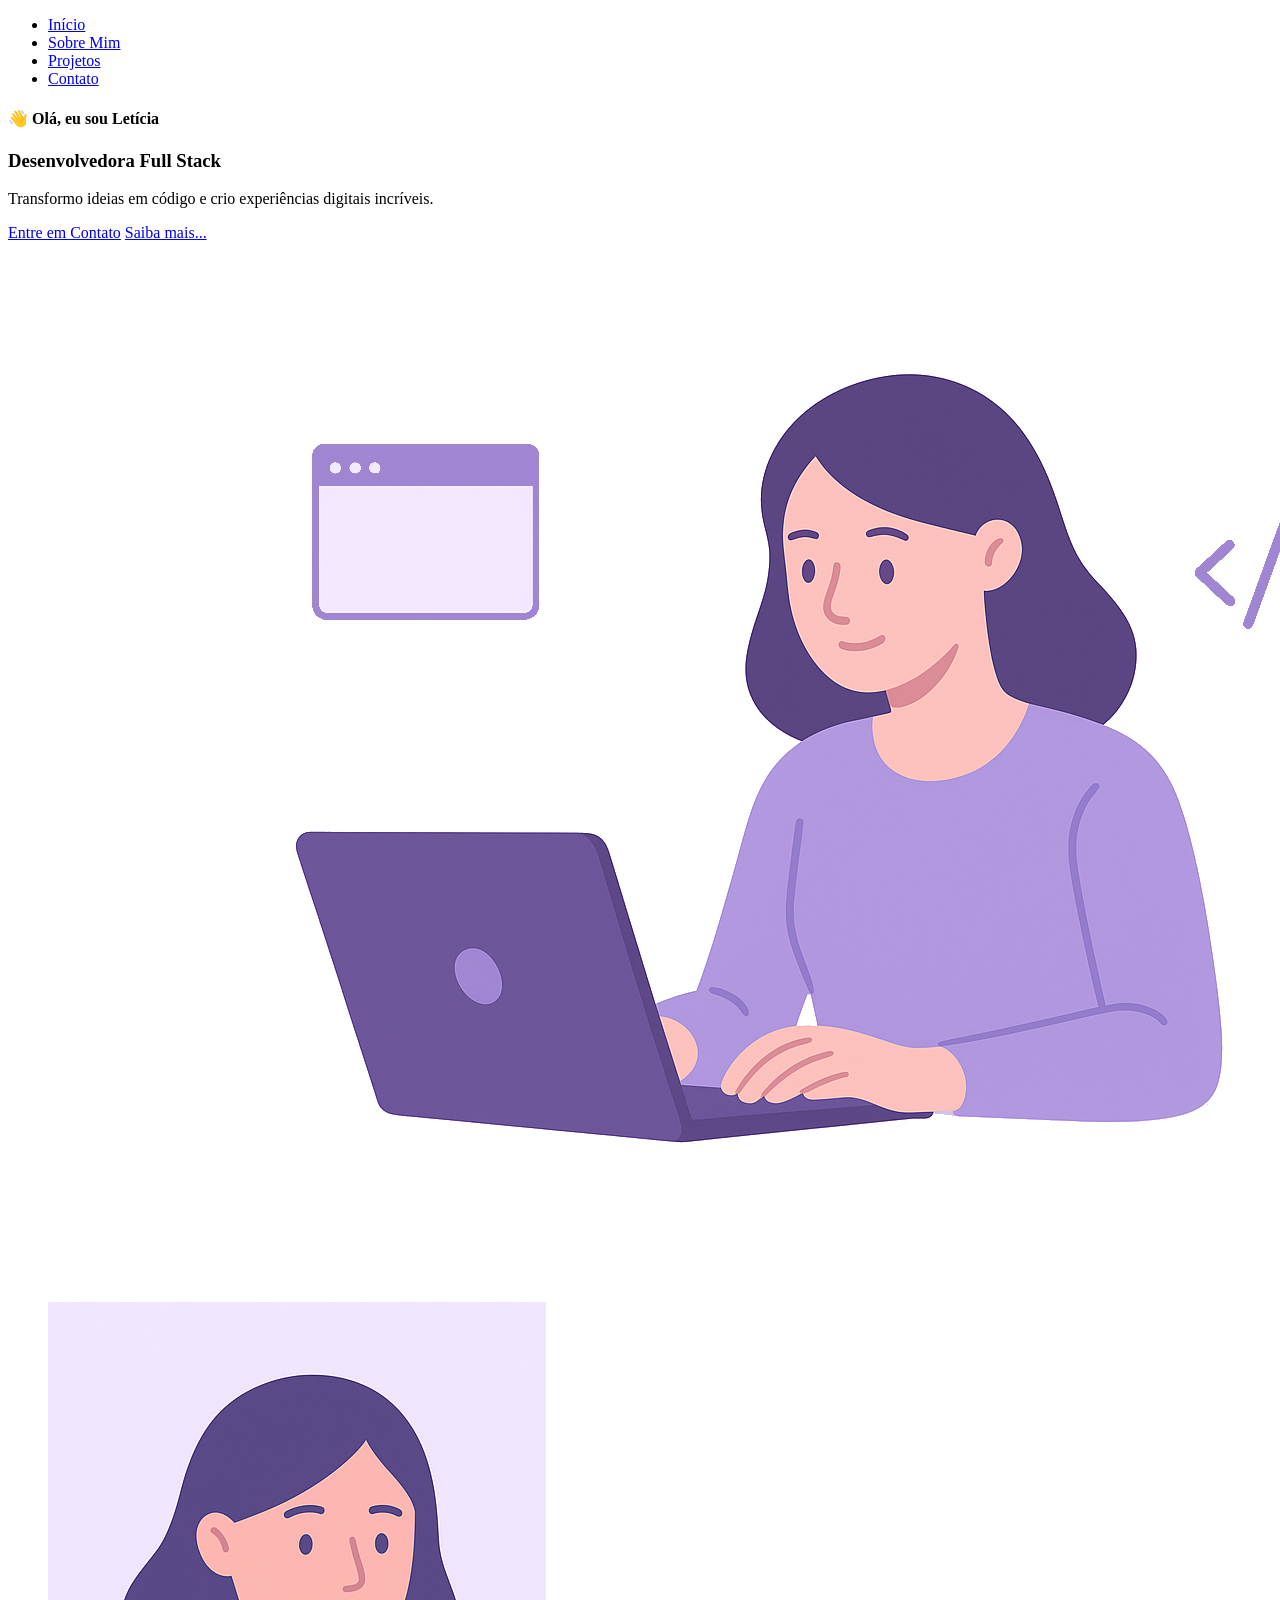
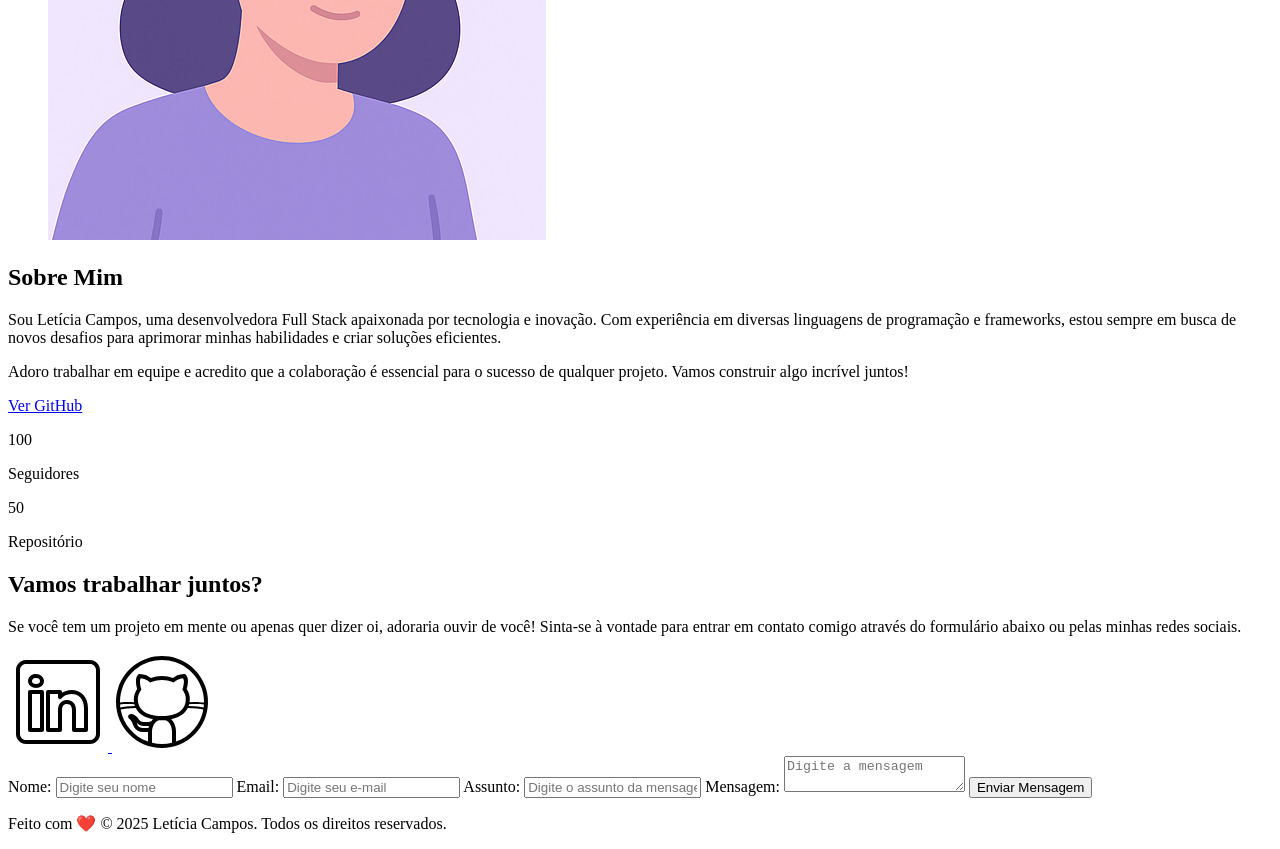
==== index.html @ b5b2857d ":sparkles: Construção da Página de Contato" ====
<!DOCTYPE html>
<html lang="pt">
<head>
    <meta charset="UTF-8">
    <meta name="viewport" content="width=device-width, initial-scale=1.0">

    <!-- Meta Tags Essenciais -->
     <meta name="author" content="Letícia Campos">
     <meta name="description" content="Portfólio de Letícia Campos, desenvolvedora Full Stack especializada em criar experiências digitais incríveis. Conheça meus projetos e entre em contato.">
     <meta name="robots" content="index, follow">

     <!-- Favicon -->
      <link rel="icon" href="./assets/img/favicon.svg" type="image/svg+xml">


    <title>Portfólio da Letícia</title>
</head>
<body>

    <header class=""flex menu_con>
        
        <ul>
            <li><a href="#hero">Início</a></li>
            <li><a href="#about">Sobre Mim</a></li>
            <li><a href="#projects">Projetos</a></li>
            <li><a href="#contact">Contato</a></li>
        </ul>    

    </header> 
    
    <!-- Área principal do Site -->
    <main>

        <section id="hero" class="hero_container">

            <article class="hero_content">
                <h4>👋 Olá, eu sou Letícia</h4>
                <h1>Desenvolvedora Full Stack</h1>
                <p>Transformo ideias em código e crio experiências digitais incríveis.</p>
                <div class="hero_buttons">
                    <a href="#contact" class="botao">Entre em Contato</a>
                    <a href="#about" class="botao-outline">Saiba mais...</a>
            </article>

            <figure class="hero_image">
                <img src="./assets/img/dev_woman.svg" alt="Ilustração com uma pessoa desenvolvedora escrevendo código" class="ilustracao float-animation">
            </figure>

        </section>
                

        <section id="about"> 
            <figure class="about_image">
                <img src="./assets/img/avatar_dev_woman.svg" alt="Foto da pessoa desenvolvedora." class="ilustracao float-animation">
            </figure>

            <article class="about_content">
                <h2>Sobre Mim</h2>
                <p>Sou Letícia Campos, uma desenvolvedora Full Stack apaixonada por tecnologia e inovação. Com experiência em diversas linguagens de programação e frameworks, estou sempre em busca de novos desafios para aprimorar minhas habilidades e criar soluções eficientes.</p>
                <p>Adoro trabalhar em equipe e acredito que a colaboração é essencial para o sucesso de qualquer projeto. Vamos construir algo incrível juntos!</p>

                <div class="about_stats">
                    <a href="#" target="_blank" class="botao">Ver GitHub</a>
                    <div class="stat-item">
                        <p class="stat-number">100</p>
                        <p class="stat-label">Seguidores</p>
                </div>
                    <div class="stat-item">
                        <p class="stat-number">50</p>
                        <p class="stat-label">Repositório</p>
                    </div>
                </div>

        </section>

        <section id="contact"> 

            <article class="contact_info">
                <h2>Vamos trabalhar juntos?</h2>
                <p>Se você tem um projeto em mente ou apenas quer dizer oi, adoraria ouvir de você! Sinta-se à vontade para entrar em contato comigo através do formulário abaixo ou pelas minhas redes sociais.</p>

                <div class="social_container">
                    <a href="https://www.linkedin.com/in/leticiafccampos/" target="_blank" class="social_icon">
                        <img src="./assets/img/linkedin.svg" 
                        alt="Link para o LinkedIn">
                    </a>
                    <a href="https://github.com/lefcc" target="_blank" class="social_icon">
                        <img src="./assets/img/github.svg" 
                        alt="Link para o GitHub">
                    </a>
                </div>
            </article>

            <form id="formulario">
                <label for="nome">Nome:</label>
                <input type="text" id="nome" name="nome" placeholder="Digite seu nome" required>
                <span id="txtNome"></span>


                <label for="email">Email:</label>
                <input type="email" id="email" name="email" placeholder="Digite seu e-mail" required>
                <span id="txtemail"></span>
                
                <label for="assunto">Assunto:</label>
                <input type="assunto" id="assunto" name="assunto" placeholder="Digite o assunto da mensagem" required>
                <span id="txtAssunto"></span>
                
                <label for="mensagem">Mensagem:</label>
                <textarea type="mensagem" id="mensagem" name="mensagem" placeholder="Digite a mensagem" required></textarea>
                

                <button type="submit" class="botao">Enviar Mensagem</button>
            
            </form>
        </section>
    </main>

    <footer>
        <p>Feito com ❤️ &copy; 2025 Letícia Campos. Todos os direitos reservados.</p>
    </footer>
</body>
</html>
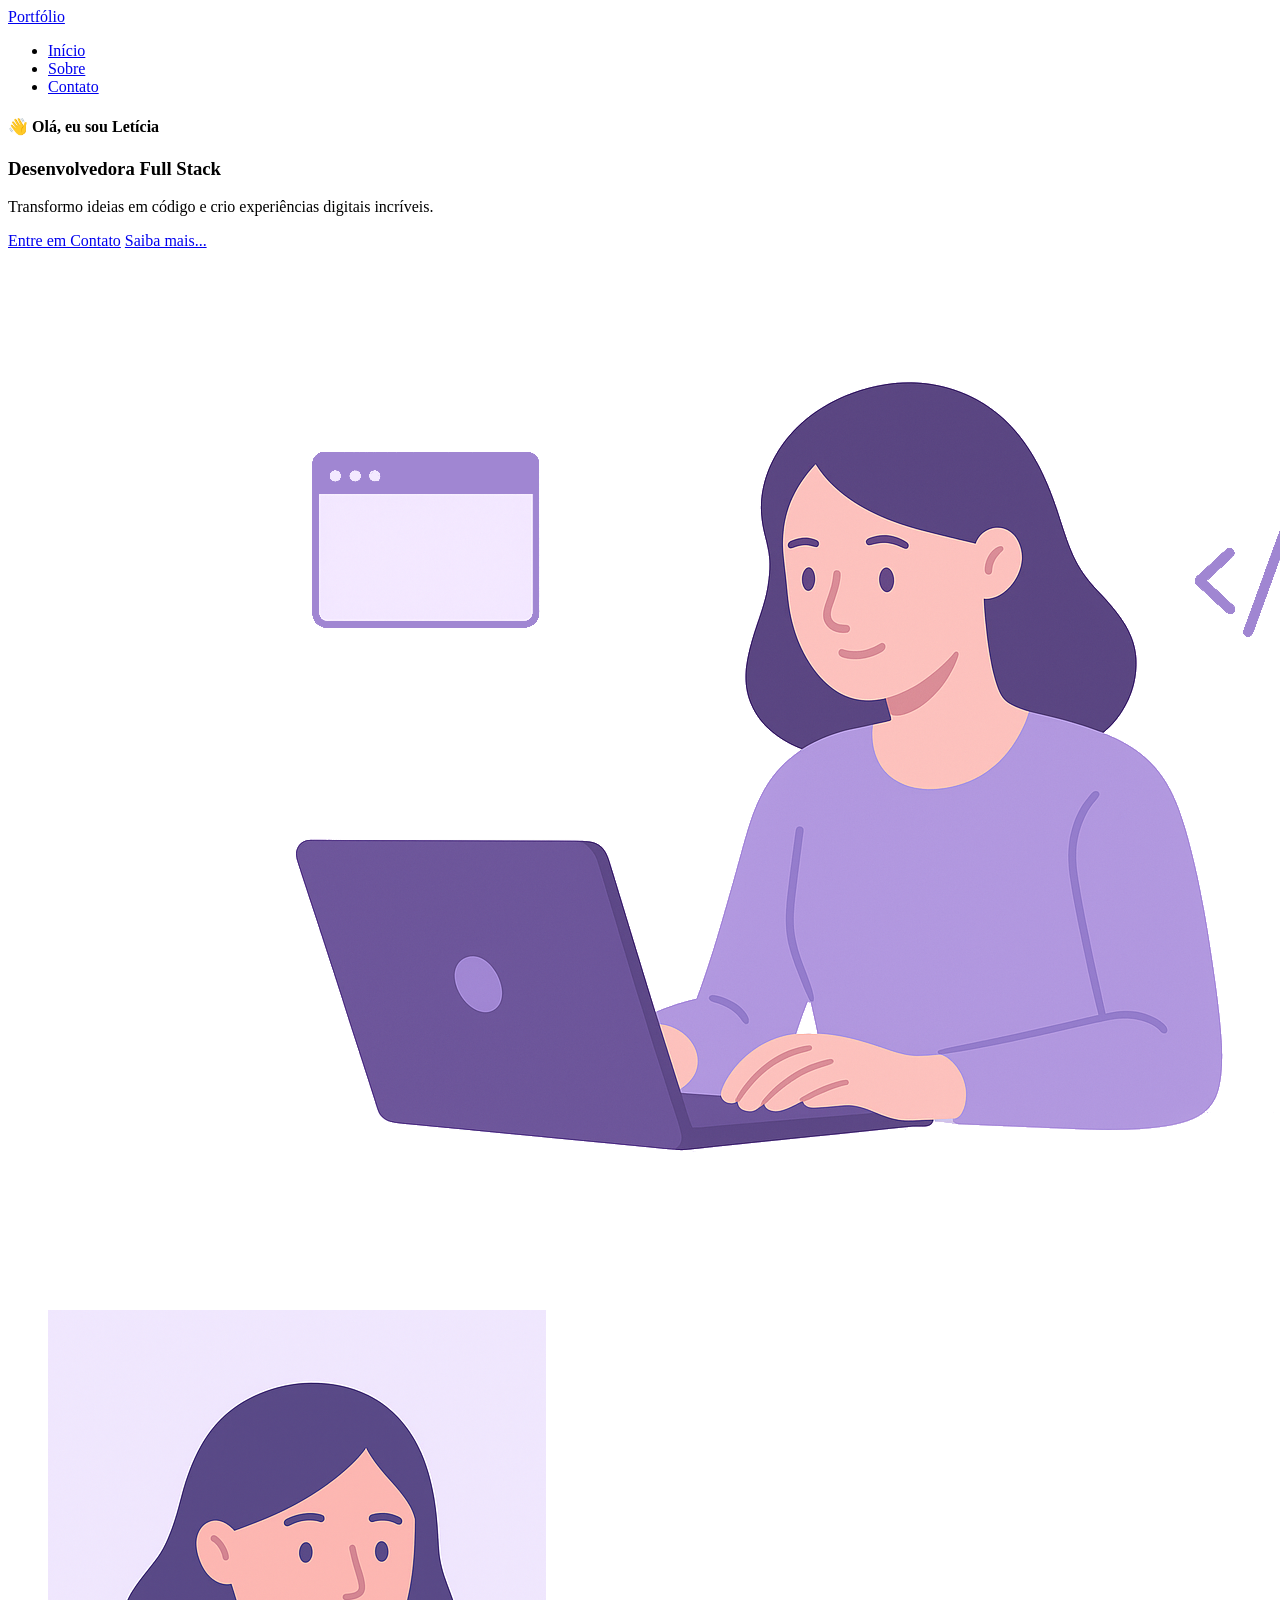
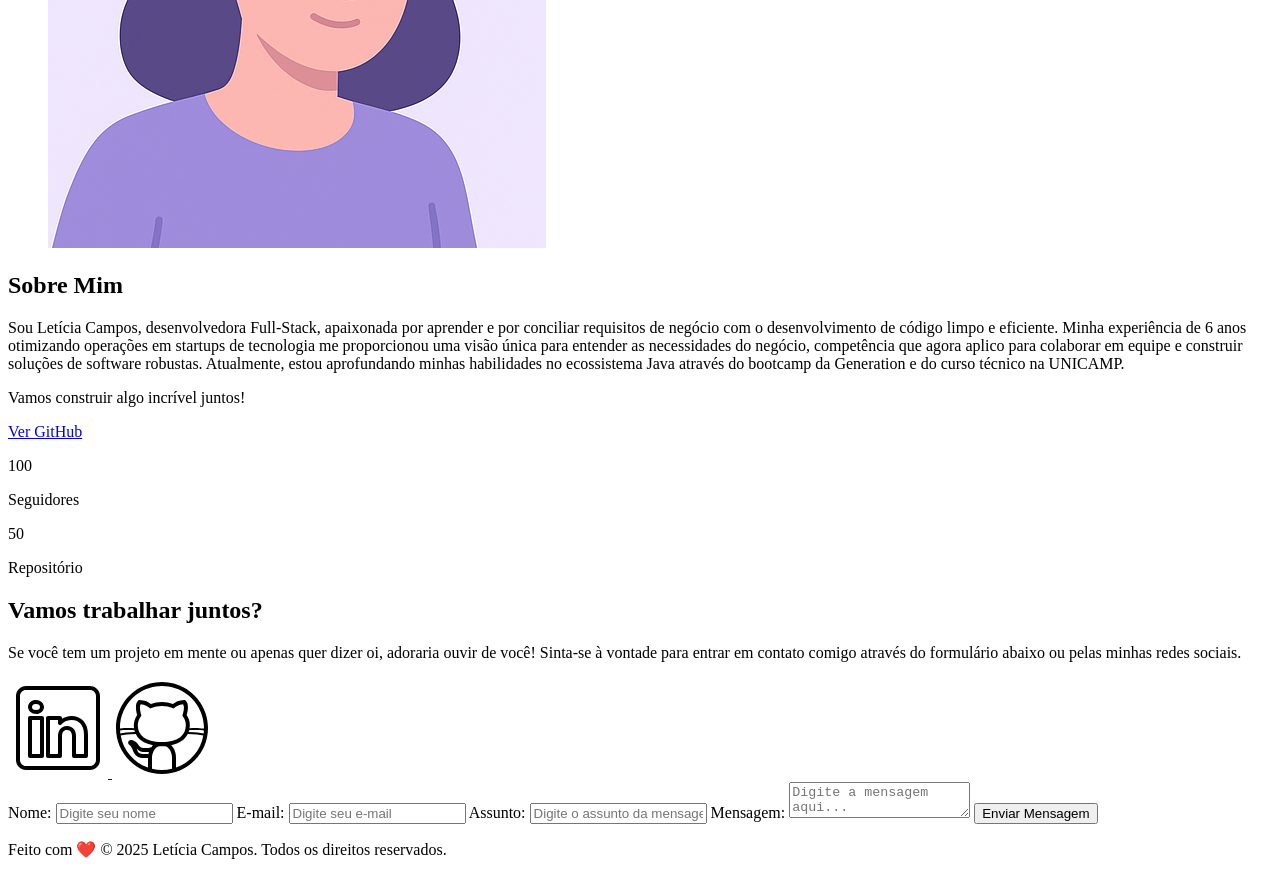
==== commit e3fffc24: "✨ Ajuste da Página de Contato" ====
--- a/index.html
+++ b/index.html
@@ -17,16 +17,22 @@
 </head>
 <body>
 
-    <header class=""flex menu_con>
-        
-        <ul>
-            <li><a href="#hero">Início</a></li>
-            <li><a href="#about">Sobre Mim</a></li>
-            <li><a href="#projects">Projetos</a></li>
-            <li><a href="#contact">Contato</a></li>
-        </ul>    
+    <!-- Navbar - Menu  -->
+    <header class="flex menu_container">
+        <article class="menu_content">
+            <div id="titulo">
+                <a href="#">Portfólio</a>
+            </div>
 
-    </header> 
+            <nav>
+                <ul class="flex menu_list">
+                    <li><a href="#hero">Início</a></li>
+                    <li><a href="#about">Sobre</a></li>
+                    <li><a href="#contact">Contato</a></li>
+                </ul>
+            </nav>
+        </article>
+    </header>
     
     <!-- Área principal do Site -->
     <main>
@@ -56,8 +62,8 @@
 
             <article class="about_content">
                 <h2>Sobre Mim</h2>
-                <p>Sou Letícia Campos, uma desenvolvedora Full Stack apaixonada por tecnologia e inovação. Com experiência em diversas linguagens de programação e frameworks, estou sempre em busca de novos desafios para aprimorar minhas habilidades e criar soluções eficientes.</p>
-                <p>Adoro trabalhar em equipe e acredito que a colaboração é essencial para o sucesso de qualquer projeto. Vamos construir algo incrível juntos!</p>
+                <p>Sou Letícia Campos, desenvolvedora Full-Stack, apaixonada por aprender e por conciliar requisitos de negócio com o desenvolvimento de código limpo e eficiente. Minha experiência de 6 anos otimizando operações em startups de tecnologia me proporcionou uma visão única para entender as necessidades do negócio, competência que agora aplico para colaborar em equipe e construir soluções de software robustas. Atualmente, estou aprofundando minhas habilidades no ecossistema Java através do bootcamp da Generation e do curso técnico na UNICAMP.</p>
+                <p>Vamos construir algo incrível juntos!</p>
 
                 <div class="about_stats">
                     <a href="#" target="_blank" class="botao">Ver GitHub</a>
@@ -97,7 +103,7 @@
                 <span id="txtNome"></span>
 
 
-                <label for="email">Email:</label>
+                <label for="email">E-mail:</label>
                 <input type="email" id="email" name="email" placeholder="Digite seu e-mail" required>
                 <span id="txtemail"></span>
                 
@@ -106,7 +112,7 @@
                 <span id="txtAssunto"></span>
                 
                 <label for="mensagem">Mensagem:</label>
-                <textarea type="mensagem" id="mensagem" name="mensagem" placeholder="Digite a mensagem" required></textarea>
+                <textarea type="mensagem" id="mensagem" name="mensagem" placeholder="Digite a mensagem aqui..." required></textarea>
                 
 
                 <button type="submit" class="botao">Enviar Mensagem</button>
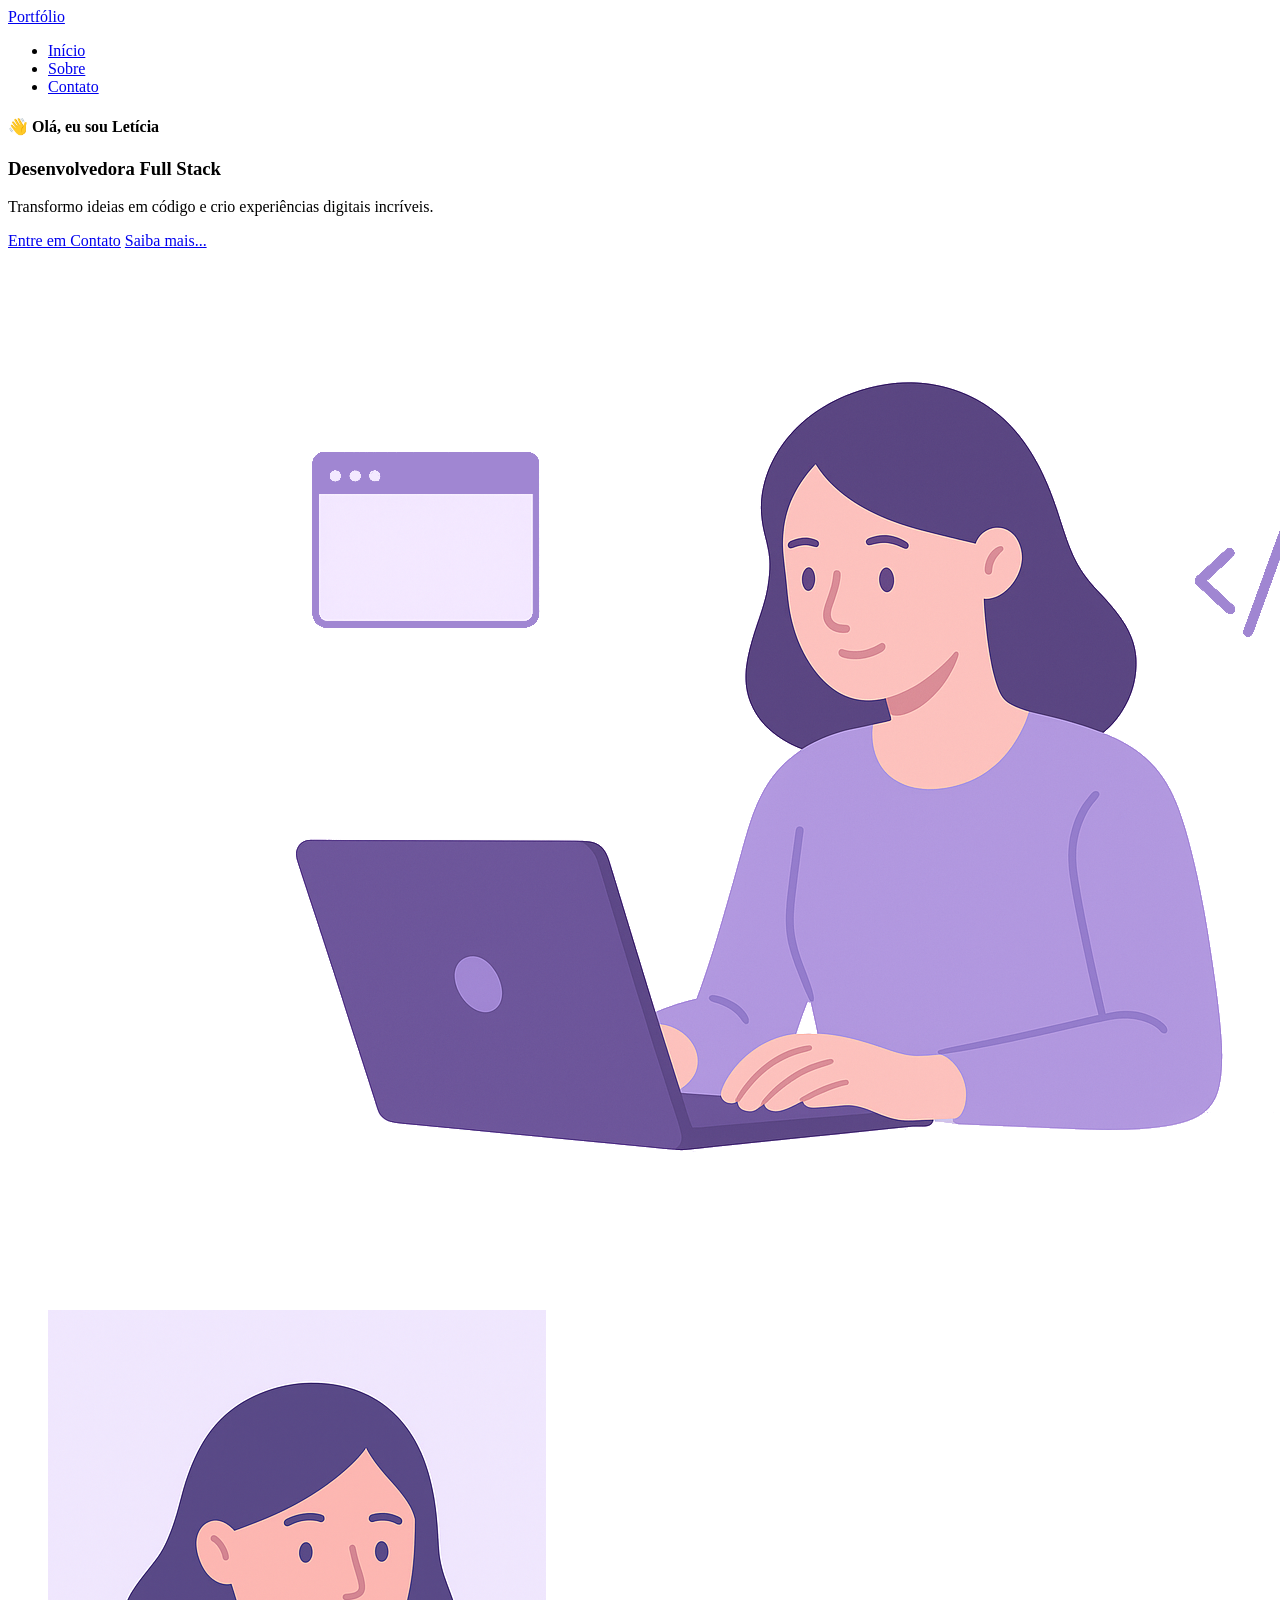
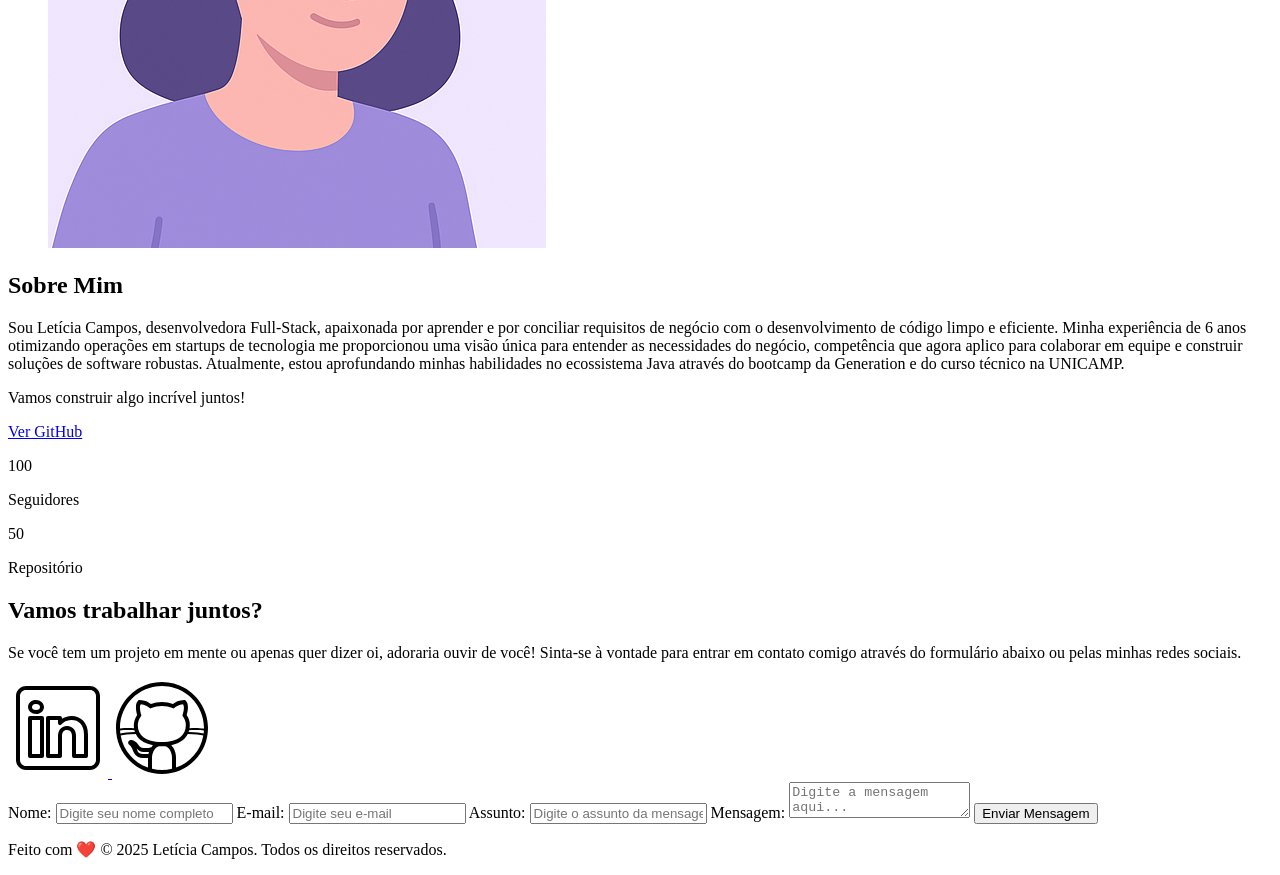
==== commit 121b3f06: "Commit inicial ajustado" ====
--- a/index.html
+++ b/index.html
@@ -1,5 +1,5 @@
 <!DOCTYPE html>
-<html lang="pt">
+<html lang="pt-br">
 <head>
     <meta charset="UTF-8">
     <meta name="viewport" content="width=device-width, initial-scale=1.0">
@@ -9,8 +9,9 @@
      <meta name="description" content="Portfólio de Letícia Campos, desenvolvedora Full Stack especializada em criar experiências digitais incríveis. Conheça meus projetos e entre em contato.">
      <meta name="robots" content="index, follow">
 
-     <!-- Favicon -->
-      <link rel="icon" href="./assets/img/favicon.svg" type="image/svg+xml">
+     <!-- Favicon (PNG recomendado para compatibilidade) -->
+    <link rel="icon" type="image/svg+xml" href="./assets/img/favicon.png">
+
 
 
     <title>Portfólio da Letícia</title>
@@ -21,7 +22,7 @@
     <header class="flex menu_container">
         <article class="menu_content">
             <div id="titulo">
-                <a href="#">Portfólio</a>
+                <a href="index.html">Portfólio</a>
             </div>
 
             <nav>
@@ -55,12 +56,13 @@
         </section>
                 
 
-        <section id="about"> 
+        <section id="about" class="about_container"> 
             <figure class="about_image">
-                <img src="./assets/img/avatar_dev_woman.svg" alt="Foto da pessoa desenvolvedora." class="ilustracao float-animation">
+                <img src="./assets/img/avatar_dev_woman.svg" alt="Foto da pessoa desenvolvedora.">
             </figure>
 
             <article class="about_content">
+
                 <h2>Sobre Mim</h2>
                 <p>Sou Letícia Campos, desenvolvedora Full-Stack, apaixonada por aprender e por conciliar requisitos de negócio com o desenvolvimento de código limpo e eficiente. Minha experiência de 6 anos otimizando operações em startups de tecnologia me proporcionou uma visão única para entender as necessidades do negócio, competência que agora aplico para colaborar em equipe e construir soluções de software robustas. Atualmente, estou aprofundando minhas habilidades no ecossistema Java através do bootcamp da Generation e do curso técnico na UNICAMP.</p>
                 <p>Vamos construir algo incrível juntos!</p>
@@ -99,20 +101,20 @@
 
             <form id="formulario">
                 <label for="nome">Nome:</label>
-                <input type="text" id="nome" name="nome" placeholder="Digite seu nome" required>
+                <input type="text" id="nome" name="nome" placeholder="Digite seu nome completo">
                 <span id="txtNome"></span>
 
 
                 <label for="email">E-mail:</label>
-                <input type="email" id="email" name="email" placeholder="Digite seu e-mail" required>
+                <input type="email" id="email" name="email" placeholder="Digite seu e-mail">
                 <span id="txtemail"></span>
                 
                 <label for="assunto">Assunto:</label>
-                <input type="assunto" id="assunto" name="assunto" placeholder="Digite o assunto da mensagem" required>
+                <input type="assunto" id="assunto" name="assunto" placeholder="Digite o assunto da mensagem">
                 <span id="txtAssunto"></span>
                 
                 <label for="mensagem">Mensagem:</label>
-                <textarea type="mensagem" id="mensagem" name="mensagem" placeholder="Digite a mensagem aqui..." required></textarea>
+                <textarea type="mensagem" id="mensagem" name="mensagem" placeholder="Digite a mensagem aqui..."></textarea>
                 
 
                 <button type="submit" class="botao">Enviar Mensagem</button>
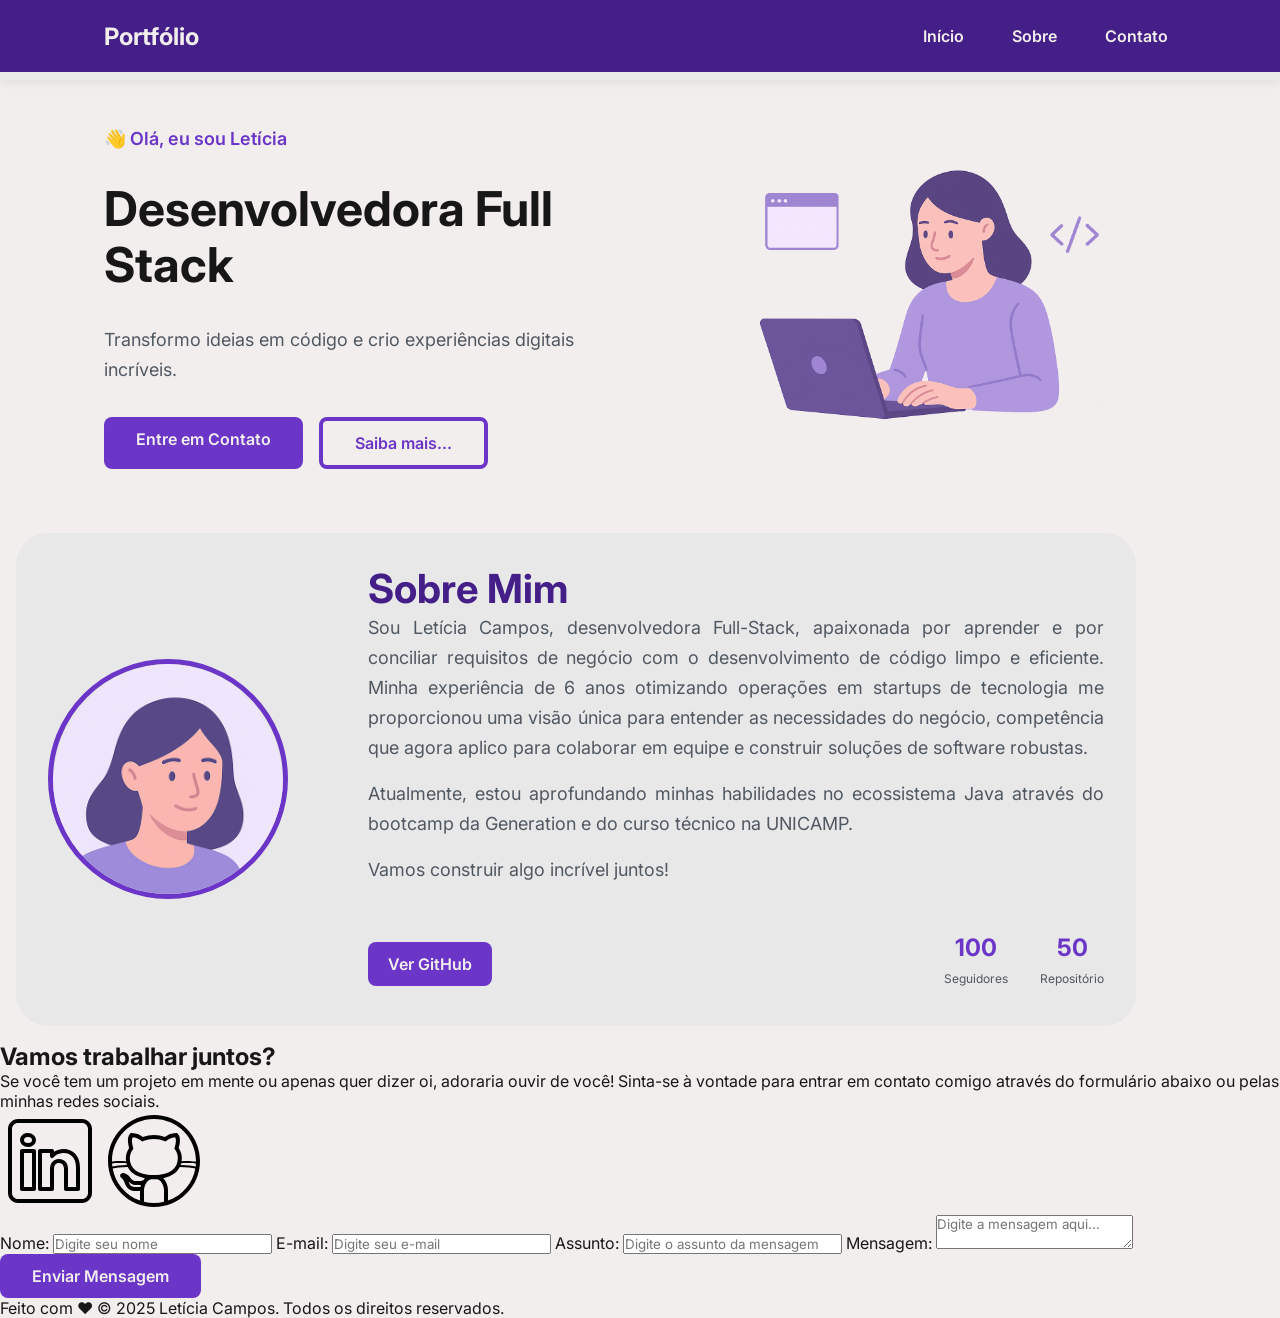
==== commit f14809c1: "Section Hero and About configuradas" ====
--- a/index.html
+++ b/index.html
@@ -1,21 +1,32 @@
 <!DOCTYPE html>
 <html lang="pt-br">
+
 <head>
     <meta charset="UTF-8">
     <meta name="viewport" content="width=device-width, initial-scale=1.0">
 
-    <!-- Meta Tags Essenciais -->
-     <meta name="author" content="Letícia Campos">
-     <meta name="description" content="Portfólio de Letícia Campos, desenvolvedora Full Stack especializada em criar experiências digitais incríveis. Conheça meus projetos e entre em contato.">
-     <meta name="robots" content="index, follow">
 
-     <!-- Favicon (PNG recomendado para compatibilidade) -->
-    <link rel="icon" type="image/svg+xml" href="./assets/img/favicon.png">
+    <link rel="preconnect" href="https://fonts.googleapis.com">
+    <link rel="preconnect" href="https://fonts.gstatic.com" crossorigin>
 
+
+    <link href="https://fonts.googleapis.com/css2?family=Inter&display=swap" rel="stylesheet">
+
+
+    <meta name="author" content="Letícia Campos">
+    <meta name="description"
+        content="Portfólio de Letícia Campos, desenvolvedora Full Stack especializada em criar experiências digitais incríveis. Conheça meus projetos e entre em contato.">
+    <meta name="robots" content="index, follow">
+
+
+    <link rel="icon" href="./assets/img/favicon.svg" type="image/svg+xml">
+
+    <link rel="stylesheet" href="./assets/css/styles.css">
 
 
     <title>Portfólio da Letícia</title>
 </head>
+
 <body>
 
     <!-- Navbar - Menu  -->
@@ -34,7 +45,7 @@
             </nav>
         </article>
     </header>
-    
+
     <!-- Área principal do Site -->
     <main>
 
@@ -50,75 +61,84 @@
             </article>
 
             <figure class="hero_image">
-                <img src="./assets/img/dev_woman.svg" alt="Ilustração com uma pessoa desenvolvedora escrevendo código" class="ilustracao float-animation">
+                <img src="./assets/img/dev_woman.svg" alt="Ilustração com uma pessoa desenvolvedora escrevendo código"
+                    class="ilustracao float-animation">
             </figure>
 
         </section>
-                
 
-        <section id="about" class="about_container"> 
+
+        <section id="about" class="about_container">
             <figure class="about_image">
-                <img src="./assets/img/avatar_dev_woman.svg" alt="Foto da pessoa desenvolvedora.">
+                <img src="./assets/img/avatar_dev_woman.svg" alt="Foto da pessoa desenvolvedora."
+                    class="ilustracao float-animation">
             </figure>
 
             <article class="about_content">
-
                 <h2>Sobre Mim</h2>
-                <p>Sou Letícia Campos, desenvolvedora Full-Stack, apaixonada por aprender e por conciliar requisitos de negócio com o desenvolvimento de código limpo e eficiente. Minha experiência de 6 anos otimizando operações em startups de tecnologia me proporcionou uma visão única para entender as necessidades do negócio, competência que agora aplico para colaborar em equipe e construir soluções de software robustas. Atualmente, estou aprofundando minhas habilidades no ecossistema Java através do bootcamp da Generation e do curso técnico na UNICAMP.</p>
+                <p>Sou Letícia Campos, desenvolvedora Full-Stack, apaixonada por aprender e por conciliar requisitos de
+                    negócio com o desenvolvimento de código limpo e eficiente. Minha experiência de 6 anos otimizando
+                    operações em startups de tecnologia me proporcionou uma visão única para entender as necessidades do
+                    negócio, competência que agora aplico para colaborar em equipe e construir soluções de software
+                    robustas. </p>
+                <p>Atualmente, estou aprofundando minhas habilidades no ecossistema Java através do bootcamp da
+                    Generation e do curso técnico na UNICAMP.</p>
                 <p>Vamos construir algo incrível juntos!</p>
 
                 <div class="about_stats">
                     <a href="#" target="_blank" class="botao">Ver GitHub</a>
-                    <div class="stat-item">
-                        <p class="stat-number">100</p>
-                        <p class="stat-label">Seguidores</p>
-                </div>
-                    <div class="stat-item">
-                        <p class="stat-number">50</p>
-                        <p class="stat-label">Repositório</p>
+                    <div class="stats-container">
+                        <div class="stat-item">
+                            <p class="stat-number">100</p>
+                            <p class="stat-label">Seguidores</p>
+                        </div>
+                        <div class="stat-item">
+                            <p class="stat-number">50</p>
+                            <p class="stat-label">Repositório</p>
+                        </div>
                     </div>
                 </div>
-
+            </article>
         </section>
 
-        <section id="contact"> 
+        <section id="contact">
 
             <article class="contact_info">
                 <h2>Vamos trabalhar juntos?</h2>
-                <p>Se você tem um projeto em mente ou apenas quer dizer oi, adoraria ouvir de você! Sinta-se à vontade para entrar em contato comigo através do formulário abaixo ou pelas minhas redes sociais.</p>
+                <p>Se você tem um projeto em mente ou apenas quer dizer oi, adoraria ouvir de você! Sinta-se à vontade
+                    para entrar em contato comigo através do formulário abaixo ou pelas minhas redes sociais.</p>
 
                 <div class="social_container">
                     <a href="https://www.linkedin.com/in/leticiafccampos/" target="_blank" class="social_icon">
-                        <img src="./assets/img/linkedin.svg" 
-                        alt="Link para o LinkedIn">
+                        <img src="./assets/img/linkedin.svg" alt="Link para o LinkedIn">
                     </a>
                     <a href="https://github.com/lefcc" target="_blank" class="social_icon">
-                        <img src="./assets/img/github.svg" 
-                        alt="Link para o GitHub">
+                        <img src="./assets/img/github.svg" alt="Link para o GitHub">
                     </a>
                 </div>
             </article>
 
             <form id="formulario">
                 <label for="nome">Nome:</label>
-                <input type="text" id="nome" name="nome" placeholder="Digite seu nome completo">
+                <input type="text" id="nome" name="nome" placeholder="Digite seu nome" required>
                 <span id="txtNome"></span>
 
 
                 <label for="email">E-mail:</label>
-                <input type="email" id="email" name="email" placeholder="Digite seu e-mail">
+                <input type="email" id="email" name="email" placeholder="Digite seu e-mail" required>
                 <span id="txtemail"></span>
-                
+
                 <label for="assunto">Assunto:</label>
-                <input type="assunto" id="assunto" name="assunto" placeholder="Digite o assunto da mensagem">
+                <input type="assunto" id="assunto" name="assunto" placeholder="Digite o assunto da mensagem" required>
                 <span id="txtAssunto"></span>
-                
+
                 <label for="mensagem">Mensagem:</label>
-                <textarea type="mensagem" id="mensagem" name="mensagem" placeholder="Digite a mensagem aqui..."></textarea>
-                
+                <textarea type="mensagem" id="mensagem" name="mensagem" placeholder="Digite a mensagem aqui..."
+                    required></textarea>
+
 
                 <button type="submit" class="botao">Enviar Mensagem</button>
-            
+
             </form>
         </section>
     </main>
@@ -126,5 +146,4 @@
     <footer>
         <p>Feito com ❤️ &copy; 2025 Letícia Campos. Todos os direitos reservados.</p>
     </footer>
-</body>
-</html>+</body>
--- a/assets/css/styles.css
+++ b/assets/css/styles.css
@@ -0,0 +1,323 @@
+/* Reset do Navegador */
+* {
+    margin: 0;
+    padding: 0;
+    box-sizing: border-box;
+    text-decoration: none;
+    outline: none;
+    font-family: 'Inter', sans-serif;
+}
+
+/*  VARIÁVEIS  */
+:root {
+    /* Cores */
+    --purple-50: #f4eaff;
+    --purple-100: #e9dcfa;
+    --purple-200: #cdb3f0;
+    --purple-300: #b186e5;
+    --purple-400: #9460db;
+    --purple-500: #6b36c8;
+    --purple-600: #5b2ca0;
+    --purple-700: #4c2177;
+    --purple-800: #441f88;
+    --purple-900: #2a0e4d;
+    --gray-100: #f5f5f5;
+    --gray-200: #e8e8e8;
+    --gray-400: #505861;
+    --black-800: #171717;
+    --white-700: #f3eeee;
+    --error: #e63946;
+
+    /* Sombras */
+    --shadow-sm: 0 0.25rem 0.5rem #0000000D;
+    --shadow-md: 0 0.25rem 0.75rem #6B36C84D;
+    --shadow-lg: 0 0.5rem 1.5rem #6B36C833;
+    --shadow-focus: 0 0 0 0.25rem #6B36C81A;
+}
+
+
+
+/* ESTILOS GLOBAIS */
+
+html {
+    scroll-behavior: smooth;
+    /* deixa rolagem da tela suave */
+}
+
+body {
+    display: flex;
+    flex-direction: column;
+    /* deixa um embaixo do outro, eixo y. Por padrão é x */
+    min-height: 100vh;
+    /* altura mínima = 100% da viewport */
+    background-color: var(--white-700);
+    color: var(--black-800)
+}
+
+main {
+    flex: 1;
+    /* main ocupa todo o espaço disponível */
+}
+
+a,
+button {
+    cursor: pointer;
+    /* muda cursor ao passar sobre links e botões */
+}
+
+/* BOTÕES */
+
+.botao,
+.botao-outline {
+    padding: 0.75rem 2rem;
+    border-radius: 0.5rem;
+    font-size: 1rem;
+    font-weight: 600;
+    text-align: center;
+    transition: all 0.3s ease;
+}
+
+.botao {
+    /* padrão do botão preenchido com cor */
+    border: none;
+    color: var(--white-700);
+    background-color: var(--purple-500);
+}
+
+.botao:hover {
+    background-color: var(--purple-800);
+    box-shadow: var(--shadow-md);
+    transform: translateY(-0.25rem);
+}
+
+.botao-outline {
+    border: 0.25rem solid var(--purple-500);
+    color: var(--purple-500);
+    background-color: transparent;
+}
+
+.botao-outline:hover {
+    background-color: var(--purple-500);
+    color: var(--white-700);
+    box-shadow: var(--shadow-md);
+    transform: translateY(-0.25rem);
+}
+
+/* MENU */
+
+.menu_container {
+    /* estilo do menu de navegação */
+    position: sticky;
+    /* fixa o menu no topo ao rolar a página */
+    top: 0;
+    width: 100%;
+    height: 5rem;
+    background-color: var(--purple-800);
+    border-bottom: 0.5rem solid var(--gray-200);
+    box-shadow: var(--shadow-sm);
+    z-index: 1000;
+    /* garante que o menu fique acima de outros elementos */
+}
+
+.menu_content {
+    /* conteúdo interno do menu */
+    display: flex;
+    justify-content: space-between;
+    /* espaço entre os itens */
+    align-items: center;
+    width: 70rem;
+    height: 100%;
+    padding: 0 1.5rem;
+    margin: 0 auto;
+}
+
+.menu_container a {
+    font-weight: 600;
+    color: var(--white-700);
+    transition: color 0.3s ease;
+}
+
+.menu_container a:hover {
+    color: var(--purple-200);
+}
+
+#titulo a {
+    font-size: 1.5rem;
+    font-weight: 700;
+}
+
+.menu_list {
+    display: flex;
+    list-style: none;
+    gap: 2rem;
+}
+
+.menu_list a {
+    padding: 0.5rem;
+}
+
+/*  SEÇÕES - ESTILOS COMUNS  */
+
+.hero_container,
+.about_container,
+.contact_container {
+    max-width: 70rem;
+    margin: 0 auto;
+    padding: 3rem 1.5rem;
+    scroll-margin-top: 6rem;
+    align-items: center;
+}
+
+/* MAIN */
+
+/*  HERO  */
+
+.hero_image {
+    flex: 1;
+    /* ajusta crescimento */
+    display: flex;
+    justify-content: center;
+    align-items: center;
+}
+
+.ilustracao {
+    width: 100%;
+    max-width: 100%;
+    border-radius: 2rem;
+}
+
+.hero_container {
+    gap: 5rem;
+    min-height: 90%;
+    display: flex;
+    align-items: center;
+
+}
+
+.hero_content {
+    flex: 1;
+    display: flex;
+    flex-direction: column;
+    gap: 2rem;
+
+}
+
+.hero_content h4 {
+    font-weight: 600;
+    font-size: 1.125rem;
+
+    color: var(--purple-500);
+}
+
+.hero_content h1 {
+    font-weight: 700;
+    font-size: 3rem;
+    line-height: 3.5rem;
+    color: var(--black-800);
+}
+
+.hero_content p {
+    font-weight: 400;
+    font-size: 1.125rem;
+    line-height: 1.87rem;
+    color: var(--gray-400);
+}
+
+.hero_buttons {
+    display: flex;
+    gap: 1rem;
+}
+
+/*  ABOUT  */
+
+.about_container {
+    background-color: var(--gray-200);
+    justify-content: center;
+    gap: 5rem;
+    max-width: 70rem;
+    display: flex;
+    border-radius: 2rem;
+    margin: 1rem;
+    align-items: center;
+    padding: 2rem;
+}
+
+.about_image {
+    border: 0.35rem solid var(--purple-500);
+    border-radius: 50%;
+    overflow: hidden;
+    display: inline-block;
+    max-width: 15rem;
+    max-height: 15rem;
+}
+
+.about_image img {
+    width: 100%;
+    height: 100%;
+    object-fit: cover;
+    border-radius: 50%;
+}
+
+
+.about_content {
+    flex: 1;
+}
+
+.about_content h2 {
+    font-weight: 700;
+    font-size: 2.5rem;
+    line-height: 3rem;
+    color: var(--purple-800);
+}
+
+.about_content p {
+    font-weight: 400;
+    font-size: 1.125rem;
+    line-height: 1.88rem;
+    color: var(--gray-400);
+    margin-bottom: 1rem;
+    text-align: justify;
+}
+
+.about_stats {
+    display: flex;
+    justify-content: space-between;
+    align-items: center;
+    gap: 2rem;
+    padding-top: 2rem;
+}
+
+.about_stats p {
+    gap: 1rem;
+
+}
+
+.stats-container {
+    display: flex;
+    gap: 2rem; 
+}
+
+.about_stats .stat-number {
+    font-size: 1.5rem;
+    font-weight: 700;
+    text-align: center;
+    color: var(--purple-500);
+    margin-bottom: 0;
+}
+
+.about_stats .stat-label {
+    font-size: 0.875rem;
+    font-size: 0.75rem;
+    color: var(--gray-400);
+    text-align: center;
+    margin-bottom: 0;
+}
+
+.about_stats .botao {
+    font-size: 1rem;
+    padding: 0.75rem 1.25rem;
+}
+
+.stat-item {
+    text-align: center;
+}
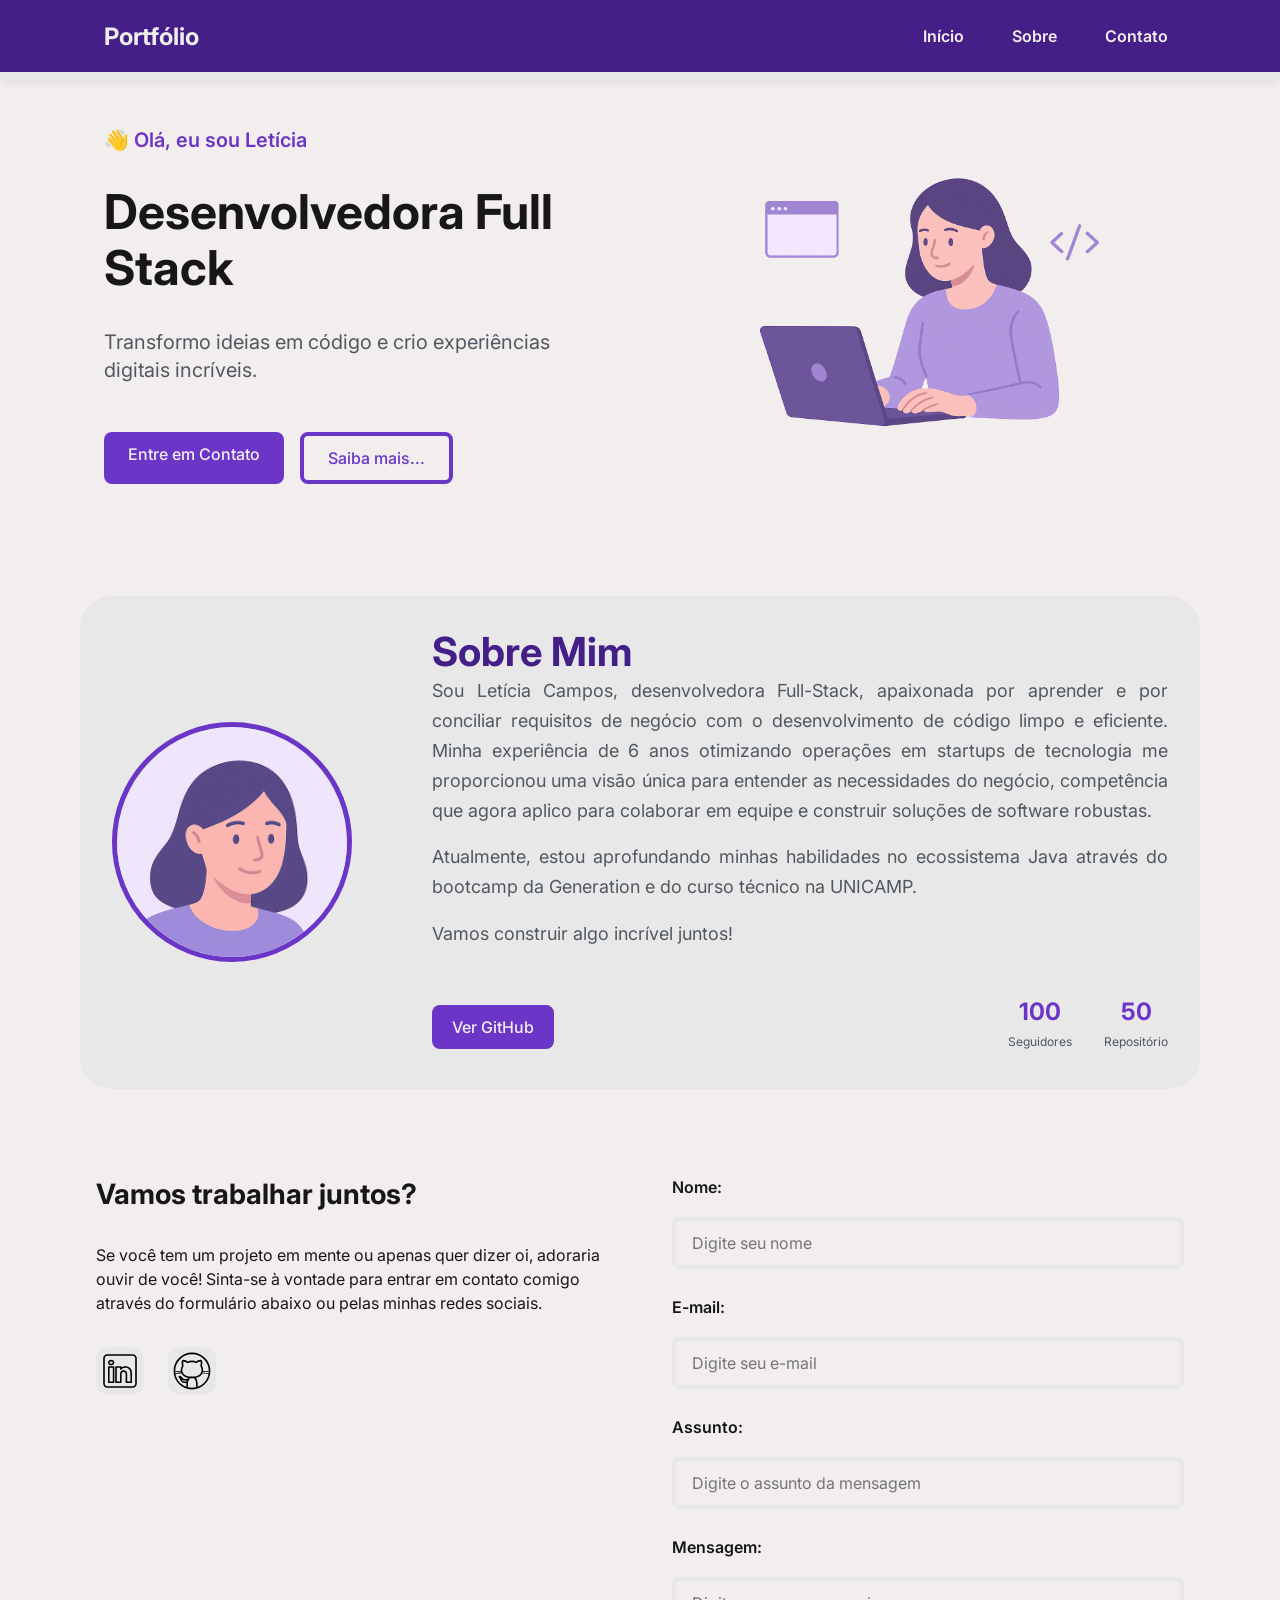
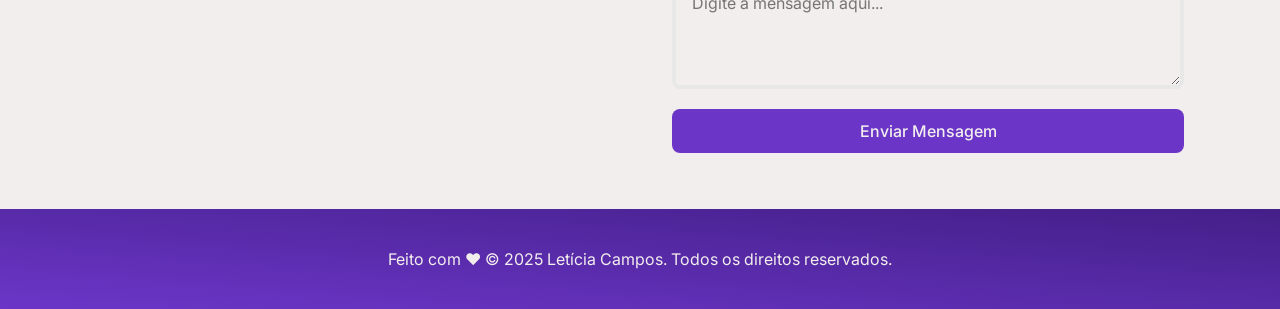
==== commit 38f35dd1: "CSS finalizado" ====
--- a/index.html
+++ b/index.html
@@ -86,7 +86,7 @@
                 <p>Vamos construir algo incrível juntos!</p>
 
                 <div class="about_stats">
-                    <a href="#" target="_blank" class="botao">Ver GitHub</a>
+                    <a href="https://github.com/lefcc" target="_blank" class="botao">Ver GitHub</a>
                     <div class="stats-container">
                         <div class="stat-item">
                             <p class="stat-number">100</p>
@@ -101,7 +101,7 @@
             </article>
         </section>
 
-        <section id="contact">
+        <section id="contact" class="contact_container">
 
             <article class="contact_info">
                 <h2>Vamos trabalhar juntos?</h2>
@@ -146,4 +146,6 @@
     <footer>
         <p>Feito com ❤️ &copy; 2025 Letícia Campos. Todos os direitos reservados.</p>
     </footer>
-</body>+</body>
+
+</html>
--- a/assets/css/styles.css
+++ b/assets/css/styles.css
@@ -163,6 +163,7 @@
 .contact_container {
     max-width: 70rem;
     margin: 0 auto;
+    margin-bottom: 3rem;
     padding: 3rem 1.5rem;
     scroll-margin-top: 6rem;
     align-items: center;
@@ -186,6 +187,23 @@
     border-radius: 2rem;
 }
 
+/*  IMAGEM HERO  */
+@keyframes float {
+
+    0%,
+    100% {
+        transform: translateY(0);
+    }
+
+    50% {
+        transform: translateY(-1.25rem);
+    }
+}
+
+.hero_image {
+    animation: float 3s ease-in-out infinite;
+}
+
 .hero_container {
     gap: 5rem;
     min-height: 90%;
@@ -204,8 +222,7 @@
 
 .hero_content h4 {
     font-weight: 600;
-    font-size: 1.125rem;
-
+    font-size: 1.25rem;
     color: var(--purple-500);
 }
 
@@ -218,28 +235,30 @@
 
 .hero_content p {
     font-weight: 400;
-    font-size: 1.125rem;
-    line-height: 1.87rem;
+    font-size: 1.25rem;
+    line-height: 1.75rem;
     color: var(--gray-400);
 }
 
 .hero_buttons {
     display: flex;
     gap: 1rem;
-}
+    margin-top: 1rem;
+}
+
 
 /*  ABOUT  */
 
 .about_container {
+    max-width: 70rem;
+    margin: 4rem auto;
+    padding: 2rem;
+    scroll-margin-top: 6rem;
+    display: flex;
+    align-items: center;
+    gap: 5rem;
     background-color: var(--gray-200);
-    justify-content: center;
-    gap: 5rem;
-    max-width: 70rem;
-    display: flex;
     border-radius: 2rem;
-    margin: 1rem;
-    align-items: center;
-    padding: 2rem;
 }
 
 .about_image {
@@ -279,6 +298,8 @@
     text-align: justify;
 }
 
+/* ABOUT STATS */
+
 .about_stats {
     display: flex;
     justify-content: space-between;
@@ -294,7 +315,7 @@
 
 .stats-container {
     display: flex;
-    gap: 2rem; 
+    gap: 2rem;
 }
 
 .about_stats .stat-number {
@@ -320,4 +341,447 @@
 
 .stat-item {
     text-align: center;
+}
+
+/* CONTACT */
+
+.contact_container {
+    display: flex;
+    flex-direction: column;
+    justify-content: space-between;
+    padding: 1.5rem 1rem;
+    margin: 2rem auto;
+    gap: 2rem;
+}
+
+@media (min-width: 768px) {
+    .contact_container {
+        flex-direction: row;
+        align-items: flex-start;
+        gap: 4rem;
+    }
+
+
+    .contact_info,
+    #formulario {
+        flex: 1;
+    }
+}
+
+.contact_info h2 {
+    font-size: 1.75rem;
+    margin-bottom: 2rem;
+}
+
+.contact_info p {
+    font-size: 1rem;
+    line-height: 1.5rem;
+    margin-bottom: 2rem;
+}
+
+.social_container {
+    gap: 1.5rem;
+    flex-wrap: wrap;
+    display: flex;
+}
+
+.social_icon {
+    width: 3rem;
+    height: 3rem;
+    display: flex;
+    align-items: center;
+    justify-content: center;
+    padding: 0;
+    background-color: var(--gray-200);
+    border-radius: 0.75rem;
+    transition: all 0.3s ease;
+    margin: 0;
+}
+
+.social_icon:hover {
+    background-color: var(--gray-400);
+    transform: translateY(-0.25rem);
+    box-shadow: var(--shadow-md); 
+}
+
+.social_icon img {
+    width: 2.5rem;
+    height: 2.5rem;
+    filter: brightness(0) saturate(100%);
+    transition: filter 0.3s ease;
+}
+
+.social_icon:hover img {
+    filter: brightness(0) invert(100%);
+}
+
+/* FORM */
+
+form {
+    display: flex;
+    flex-direction: column;
+    gap: 1.25rem;
+}
+
+form input,
+form textarea {
+    width: 100%;
+    padding: 0.75rem 1rem;
+    border-radius: 0.5rem;
+    border: 0.25rem solid var(--gray-200);
+    font-size: 1rem;
+    background-color: var(--white);
+    transition: border-color 0.3s ease;
+}
+
+form input:focus,
+form textarea:focus {
+    border-color: var(--purple-500);
+    box-shadow: var(--shadow-focus);
+}
+
+form label {
+    font-size: 1rem;
+    font-weight: 600;
+    color: var(--black-800);
+}
+
+.botao,
+.botao-outline {
+    padding: 0.75rem 1.5rem;
+    font-size: 1rem;
+    font-weight: 500;
+}
+
+form textarea {
+    resize: vertical;
+    min-height: 7rem;
+}
+
+form span {
+    font-size: 0.75rem;
+    color: var(--error);
+    margin-top: -0.75rem;
+    font-weight: 500;
+}
+
+/* SUCESS */
+.sucess_container {
+    display: flex;
+    flex-direction: column;
+    justify-content: center;
+    align-items: center;
+    width: 100%;
+    min-height: calc(100vh - 12.5rem);
+    padding: 3rem 1.5rem;
+}
+
+.sucess_content {
+    display: flex;
+    flex-direction: column;
+    align-items: center;
+    text-align: center;
+    gap: 1.5rem;
+    max-width: 37.5rem;
+}
+
+.sucess_icon {
+    width: 7.5rem;
+    height: 7.5rem;
+    background-color: var(--purple-100);
+    border-radius: 50%;
+    display: flex;
+    align-items: center;
+    justify-content: center;
+}
+
+.sucess_icon svg {
+    width: 3.75rem;
+    height: 3.75rem;
+    fill: var(--purple-500);
+}
+
+.sucess_icon {
+    filter: saturate(100%) invert(9%) sepia(57%) saturate(3044%) hue-rotate(255deg) brightness(89%) contrast(105%);
+}
+
+
+
+.sucess_content h1 {
+    font-size: 2.5rem;
+    font-weight: 700;
+    color: var(--purple-800);
+}
+
+.sucess_content h4 {
+    font-size: 1.25rem;
+    color: var(--gray-400);
+    line-height: 1.875rem;
+}
+
+/* FOOTER */
+footer {
+    padding: 2.5rem;
+    text-align: center;
+    background: linear-gradient(to right top, var(--purple-500), var(--purple-800));
+    color: var(--white-700);
+    margin-top: auto;
+}
+
+/* === RESPONSIVIDADE === */
+
+/* === TELAS MÉDIAS - MONITORES E NOTEBOOKS (até 1120px) === */
+@media screen and (max-width: 1120px) {
+
+    .menu_content,
+    .hero_container,
+    .about_container,
+    .contact_container {
+        max-width: 100%;
+        padding: 3rem 2rem;
+    }
+
+    .menu_content {
+        padding: 0 2rem;
+    }
+}
+
+/* TABLETS (até 960px) */
+@media screen and (max-width: 960px) {
+
+    /* Hero Section */
+    .hero_container {
+        flex-direction: column-reverse;
+        text-align: center;
+        gap: 2rem;
+        padding: 2rem 1.5rem;
+    }
+
+    .hero_content h1 {
+        font-size: 2.5rem;
+        line-height: 3rem;
+    }
+
+    .hero_buttons {
+        justify-content: center;
+        flex-wrap: wrap;
+    }
+
+    /* About Section */
+    .about_container {
+        flex-direction: column;
+        gap: 2rem;
+        padding: 2rem 1.5rem;
+    }
+
+    .about_container h2 {
+        text-align: center;
+    }
+
+    .about_image {
+        flex: 0 0 auto;
+    }
+
+    .about_image img {
+        max-width: 15rem;
+        margin: 0 auto;
+    }
+
+    /* About Stats */
+    .about_stats {
+        flex-direction: column;
+        align-items: center;
+        gap: 1.5rem;
+    }
+
+    .about_stats .botao {
+        width: 100%;
+        max-width: 20rem;
+        margin: 0 auto;
+    }
+
+    /* Wrapper para manter os stats lado a lado */
+    .stats-wrapper {
+        display: flex;
+        gap: 2rem;
+        justify-content: center;
+    }
+
+    .stat-item {
+        flex: 0 0 auto;
+    }
+
+    /* Contact Section */
+    .contact_container {
+        grid-template-columns: 1fr;
+        gap: 3rem;
+        padding: 2rem 1.5rem;
+    }
+
+    .contact_info {
+        text-align: center;
+    }
+
+    .social_container {
+        justify-content: center;
+    }
+}
+
+/* SMARTPHONES (até 480px) */
+@media screen and (max-width: 480px) {
+
+    /* Menu */
+    .menu_content {
+        justify-content: center;
+        padding: 0 1rem;
+    }
+
+    .menu_list {
+        display: none;
+    }
+
+    #titulo a {
+        font-size: 1.25rem;
+    }
+
+    /* Hero Section */
+    .hero_container {
+        padding: 1.5rem 1rem;
+        min-height: auto;
+    }
+
+    .hero_content h4 {
+        font-size: 1rem;
+    }
+
+    .hero_content h1 {
+        font-size: 2rem;
+        line-height: 2.5rem;
+    }
+
+    .hero_content p {
+        font-size: 1rem;
+        line-height: 1.5rem;
+    }
+
+    .hero_buttons {
+        flex-direction: column;
+        width: 100%;
+        gap: 0.75rem;
+    }
+
+    .hero_buttons .botao,
+    .hero_buttons .botao-outline {
+        width: 100%;
+    }
+
+    /* About Section */
+    .about_container {
+        padding: 1.5rem 1rem;
+        margin: 2rem auto;
+    }
+
+    .about_image img {
+        max-width: 12rem;
+    }
+
+    .about_content h2 {
+        font-size: 1.75rem;
+    }
+
+    .about_content p {
+        font-size: 1rem;
+        line-height: 1.5rem;
+    }
+
+    .about_stats {
+        gap: 1rem;
+    }
+
+    .about_stats .botao {
+        font-size: 1rem;
+        padding: 0.75rem 1.25rem;
+    }
+
+    .about_content .stat-item .stat-number {
+        font-size: 1.25rem;
+    }
+
+    .about_content .stat-item .stat-label {
+        font-size: 0.75rem;
+    }
+
+    /* Contact Section */
+    .contact_container {
+        padding: 1.5rem 1rem;
+        margin: 2rem auto;
+        gap: 2rem;
+    }
+
+    .contact_info h4 {
+        font-size: 1.75rem;
+    }
+
+    .contact_info p {
+        font-size: 1rem;
+        line-height: 1.5rem;
+    }
+
+    .social_container {
+        gap: 1.5rem;
+        flex-wrap: wrap;
+    }
+
+    .social_icon {
+        width: 3.5rem;
+        height: 3.5rem;
+        padding: 0.75rem;
+    }
+
+    /* Formulário */
+    form input,
+    form textarea {
+        padding: 0.75rem;
+        font-size: 1rem;
+    }
+
+    form label {
+        font-size: 1rem;
+    }
+
+    .botao,
+    .botao-outline {
+        padding: 0.75rem 1.5rem;
+        font-size: 1rem;
+    }
+
+    /* Página de Sucesso */
+    .sucess_container {
+        padding: 2rem 1rem;
+    }
+
+    .sucess_icon {
+        width: 6rem;
+        height: 6rem;
+    }
+
+    .sucess_icon svg {
+        width: 3rem;
+        height: 3rem;
+    }
+
+    .sucess_content h1 {
+        font-size: 1.75rem;
+    }
+
+    .sucess_content h4 {
+        font-size: 1rem;
+        line-height: 1.5rem;
+    }
+
+    /* Footer */
+    footer {
+        padding: 1.5rem 1rem;
+        font-size: 0.75rem;
+    }
 }
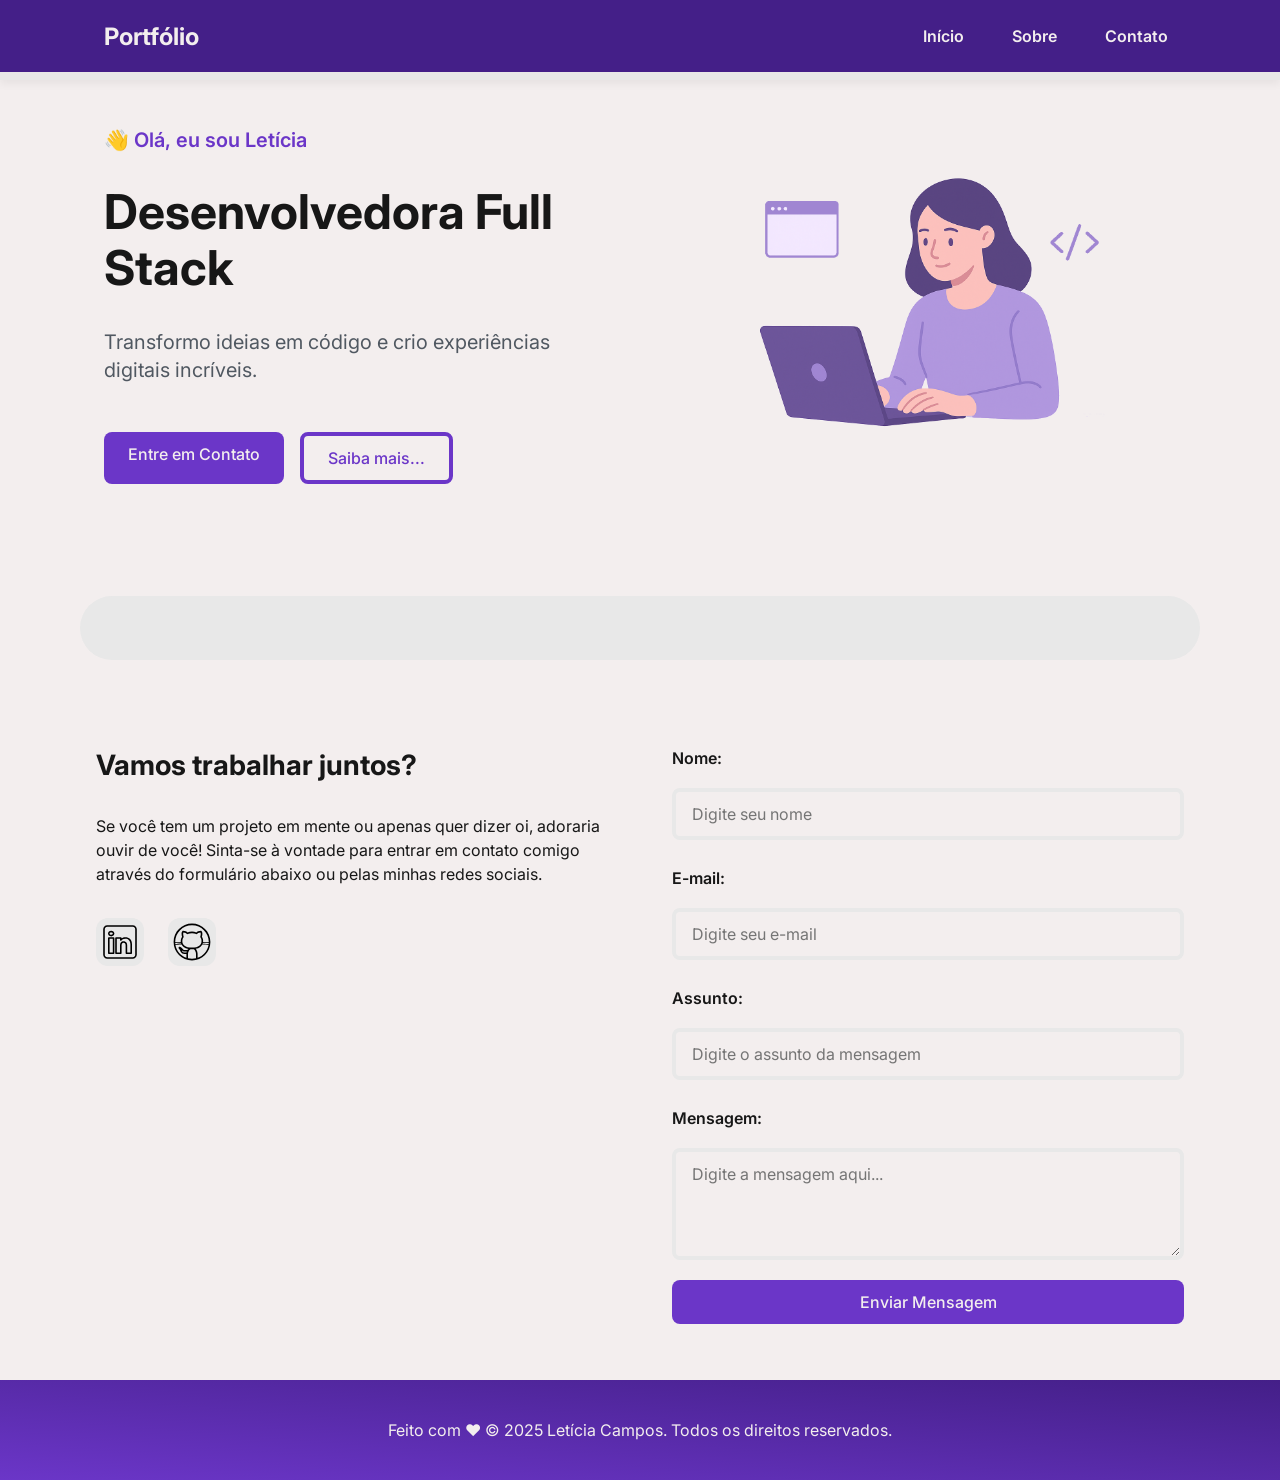
==== commit 54400b38: "✨ Construção do Script (scripts.js)" ====
--- a/index.html
+++ b/index.html
@@ -67,40 +67,14 @@
 
         </section>
 
+        <!-- ABOUT -->
+        <section id="about" class="about_container">
 
-        <section id="about" class="about_container">
-            <figure class="about_image">
-                <img src="./assets/img/avatar_dev_woman.svg" alt="Foto da pessoa desenvolvedora."
-                    class="ilustracao float-animation">
-            </figure>
 
-            <article class="about_content">
-                <h2>Sobre Mim</h2>
-                <p>Sou Letícia Campos, desenvolvedora Full-Stack, apaixonada por aprender e por conciliar requisitos de
-                    negócio com o desenvolvimento de código limpo e eficiente. Minha experiência de 6 anos otimizando
-                    operações em startups de tecnologia me proporcionou uma visão única para entender as necessidades do
-                    negócio, competência que agora aplico para colaborar em equipe e construir soluções de software
-                    robustas. </p>
-                <p>Atualmente, estou aprofundando minhas habilidades no ecossistema Java através do bootcamp da
-                    Generation e do curso técnico na UNICAMP.</p>
-                <p>Vamos construir algo incrível juntos!</p>
-
-                <div class="about_stats">
-                    <a href="https://github.com/lefcc" target="_blank" class="botao">Ver GitHub</a>
-                    <div class="stats-container">
-                        <div class="stat-item">
-                            <p class="stat-number">100</p>
-                            <p class="stat-label">Seguidores</p>
-                        </div>
-                        <div class="stat-item">
-                            <p class="stat-number">50</p>
-                            <p class="stat-label">Repositório</p>
-                        </div>
-                    </div>
-                </div>
-            </article>
         </section>
 
+
+        <!-- #CONTACT -->
         <section id="contact" class="contact_container">
 
             <article class="contact_info">
@@ -146,6 +120,10 @@
     <footer>
         <p>Feito com ❤️ &copy; 2025 Letícia Campos. Todos os direitos reservados.</p>
     </footer>
+
+    <!--JavaScript -->
+    <script src="assets/js/scripts.js"></script>
+
 </body>
 
 </html>
